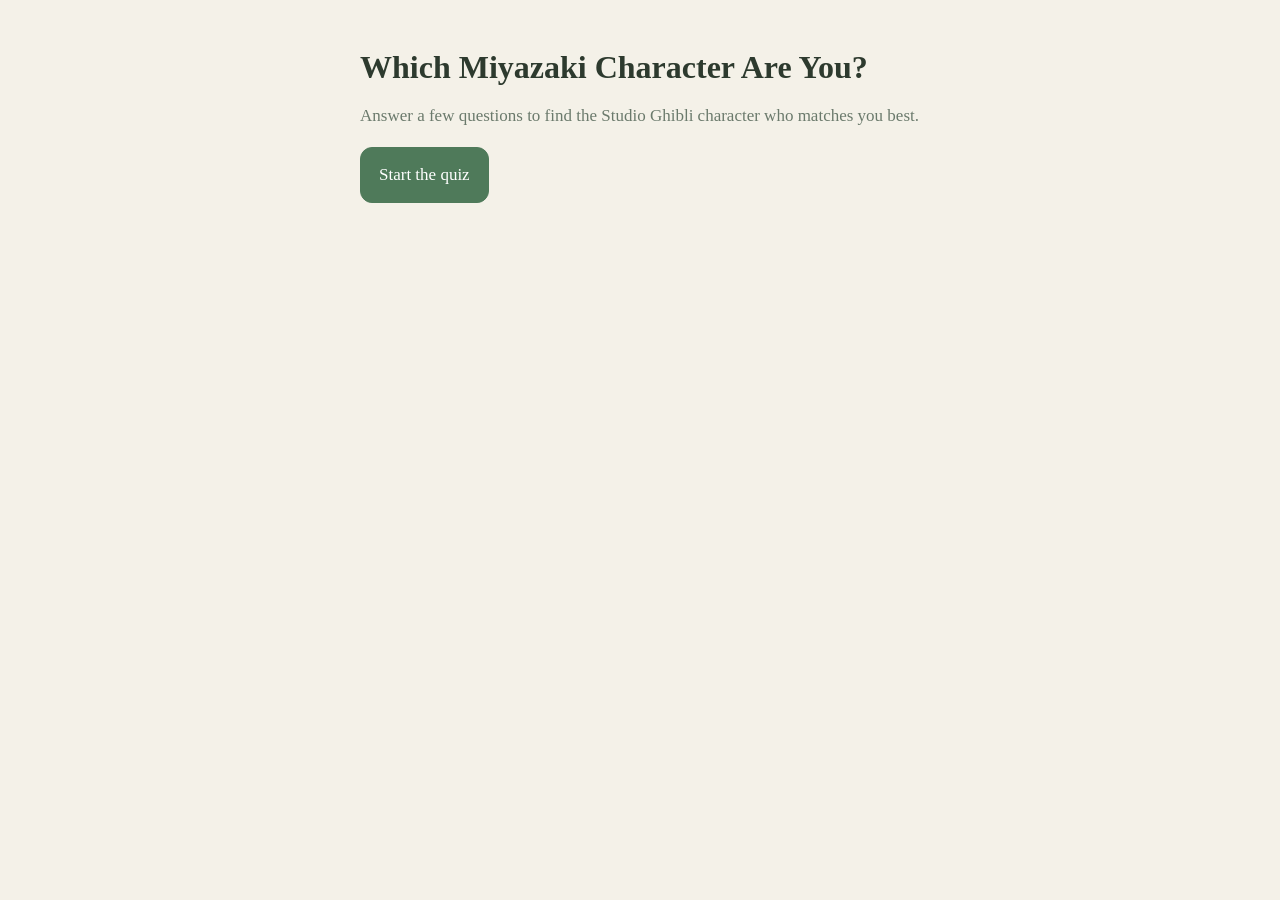
==== index.html @ 6b81a53d "Scaffold Miyazaki character quiz (static site) Co-Authored-By: Claude Opus 5.5 <noreply@anthropic.co" ====
<!doctype html>
<html lang="en">
<head>
  <meta charset="utf-8">
  <meta name="viewport" content="width=device-width, initial-scale=1">
  <title>Which Miyazaki Character Are You?</title>
  <meta name="description" content="A short quiz that matches you to your Studio Ghibli character.">
  <link rel="stylesheet" href="style.css">
</head>
<body>
  <main id="app" aria-live="polite"></main>
  <script src="quiz-data.js"></script>
  <script src="app.js"></script>
</body>
</html>
---- style.css ----
:root {
  --bg: #f4f1e8;
  --card: #fffdf7;
  --ink: #2d3a2e;
  --muted: #6b7a6c;
  --accent: #4f7a5a;
  --accent-ink: #fff;
  --line: #d9d3c2;
}
@media (prefers-color-scheme: dark) {
  :root {
    --bg: #1b211c;
    --card: #242c25;
    --ink: #e8eadf;
    --muted: #a3ad9f;
    --accent: #8fbf98;
    --accent-ink: #13180f;
    --line: #3a453b;
  }
}
* { box-sizing: border-box; }
body {
  margin: 0;
  min-height: 100vh;
  background: var(--bg);
  color: var(--ink);
  font: 17px/1.55 Georgia, "Iowan Old Style", serif;
  display: flex;
  justify-content: center;
  padding: 48px 16px;
}
main { width: 100%; max-width: 560px; }
h1 { font-size: 2rem; line-height: 1.2; margin: 0 0 12px; }
h2 { font-size: 1.35rem; line-height: 1.3; margin: 8px 0 20px; }
.intro, .count, .film { color: var(--muted); }
.count { font-size: .9rem; margin: 0; }
button {
  font: inherit;
  cursor: pointer;
  border-radius: 12px;
  padding: 14px 18px;
  border: 1px solid var(--line);
}
.primary { background: var(--accent); color: var(--accent-ink); border-color: var(--accent); }
.secondary { background: transparent; color: var(--ink); }
.answers { display: grid; gap: 10px; }
.answer {
  text-align: left;
  background: var(--card);
  color: var(--ink);
  transition: border-color .15s, transform .15s;
}
.answer:hover, .answer:focus-visible { border-color: var(--accent); transform: translateY(-1px); }
.progress { height: 6px; background: var(--line); border-radius: 3px; overflow: hidden; margin-bottom: 20px; }
.bar { height: 100%; background: var(--accent); transition: width .25s; }
.result { background: var(--card); border: 1px solid var(--line); border-radius: 16px; padding: 28px; margin-bottom: 16px; }
.result img { width: 100%; border-radius: 12px; margin: 8px 0; }
.row { display: flex; gap: 10px; }
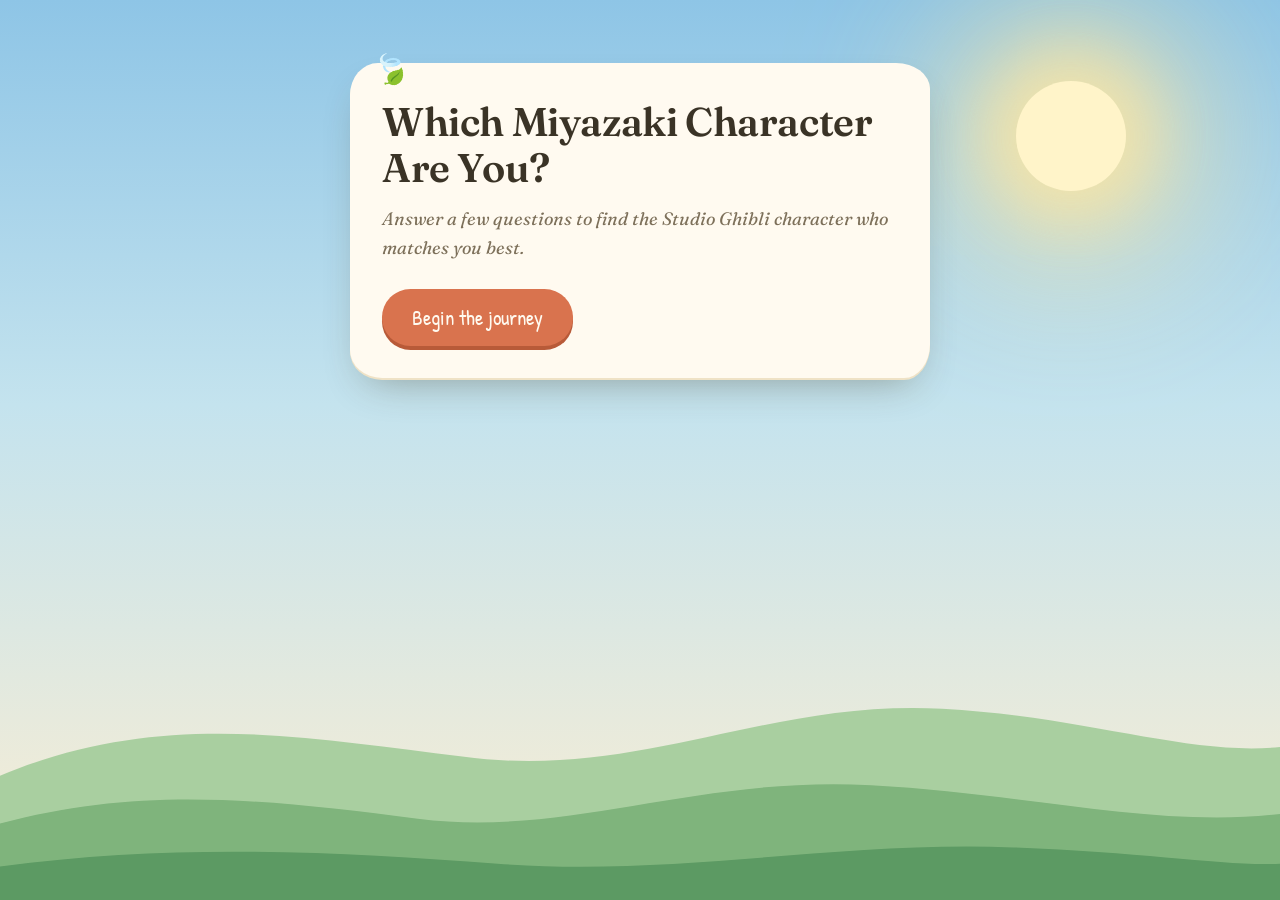
==== commit e3a59002: "Whimsical painted-sky theme: drifting clouds, hills, fireflies, sparkles Co-Authored-By: Claude Opus" ====
--- a/index.html
+++ b/index.html
@@ -5,10 +5,30 @@
   <meta name="viewport" content="width=device-width, initial-scale=1">
   <title>Which Miyazaki Character Are You?</title>
   <meta name="description" content="A short quiz that matches you to your Studio Ghibli character.">
+  <link rel="preconnect" href="https://fonts.googleapis.com">
+  <link rel="preconnect" href="https://fonts.gstatic.com" crossorigin>
+  <link href="https://fonts.googleapis.com/css2?family=Fraunces:ital,opsz,wght@0,9..144,400;0,9..144,600;1,9..144,400&family=Patrick+Hand&display=swap" rel="stylesheet">
   <link rel="stylesheet" href="style.css">
 </head>
 <body>
+  <!-- Painted scenery: sky, sun/moon, drifting clouds, rolling hills, floating motes -->
+  <div class="scenery" aria-hidden="true">
+    <div class="sun"></div>
+    <div class="stars"></div>
+    <div class="cloud c1"></div>
+    <div class="cloud c2"></div>
+    <div class="cloud c3"></div>
+    <div class="cloud c4"></div>
+    <svg class="hills" viewBox="0 0 1440 320" preserveAspectRatio="none">
+      <path class="hill-far" d="M0,190 C180,120 340,150 520,170 C720,195 860,110 1060,120 C1220,128 1340,170 1440,160 L1440,320 L0,320 Z"/>
+      <path class="hill-mid" d="M0,240 C160,200 300,215 470,235 C640,255 780,190 980,200 C1160,209 1300,245 1440,230 L1440,320 L0,320 Z"/>
+      <path class="hill-near" d="M0,285 C200,260 380,270 560,282 C760,296 940,258 1140,265 C1290,270 1380,285 1440,282 L1440,320 L0,320 Z"/>
+    </svg>
+    <div class="motes"></div>
+  </div>
+
   <main id="app" aria-live="polite"></main>
+
   <script src="quiz-data.js"></script>
   <script src="app.js"></script>
 </body>
--- a/style.css
+++ b/style.css
@@ -1,58 +1,244 @@
+/* ── Palette: watercolor daytime sky; twilight in dark mode ── */
 :root {
-  --bg: #f4f1e8;
-  --card: #fffdf7;
-  --ink: #2d3a2e;
-  --muted: #6b7a6c;
-  --accent: #4f7a5a;
-  --accent-ink: #fff;
-  --line: #d9d3c2;
+  --sky-top: #8ec5e6;
+  --sky-mid: #c4e3ee;
+  --sky-low: #fbeed3;
+  --sun: #fff4c9;
+  --sun-glow: rgba(255, 230, 160, .65);
+  --cloud: #ffffff;
+  --hill-far: #a9cfa0;
+  --hill-mid: #7fb47c;
+  --hill-near: #5c9a63;
+  --mote: rgba(255, 252, 230, .95);
+
+  --paper: #fffaf0;
+  --paper-edge: #efe2c6;
+  --ink: #3a3326;
+  --muted: #7d705a;
+  --accent: #d9734e;      /* warm terracotta roof-tile */
+  --accent-deep: #b85a38;
+  --accent-ink: #fffaf0;
+  --leaf: #6ea46b;
+  --answer: #fffdf7;
+  --answer-hover: #fff1dc;
+  --shadow: 0 2px 0 var(--paper-edge), 0 18px 40px -18px rgba(70, 60, 30, .45);
 }
 @media (prefers-color-scheme: dark) {
   :root {
-    --bg: #1b211c;
-    --card: #242c25;
-    --ink: #e8eadf;
-    --muted: #a3ad9f;
-    --accent: #8fbf98;
-    --accent-ink: #13180f;
-    --line: #3a453b;
+    --sky-top: #1c2348;
+    --sky-mid: #3b3f73;
+    --sky-low: #a86f7d;
+    --sun: #f6f0d6;
+    --sun-glow: rgba(240, 235, 200, .35);
+    --cloud: #8d8fb8;
+    --hill-far: #3d5a59;
+    --hill-mid: #2c4744;
+    --hill-near: #1f3532;
+    --mote: rgba(220, 255, 150, .95); /* fireflies */
+
+    --paper: #2b2a3d;
+    --paper-edge: #1d1c2b;
+    --ink: #f1ead8;
+    --muted: #b9b1c9;
+    --accent: #f0a06e;
+    --accent-deep: #d9824f;
+    --accent-ink: #231f2e;
+    --leaf: #9bcf91;
+    --answer: #34334a;
+    --answer-hover: #3f3d58;
+    --shadow: 0 2px 0 var(--paper-edge), 0 18px 40px -18px rgba(0, 0, 0, .7);
   }
 }
+
 * { box-sizing: border-box; }
+html { min-height: 100%; }
 body {
   margin: 0;
   min-height: 100vh;
-  background: var(--bg);
   color: var(--ink);
-  font: 17px/1.55 Georgia, "Iowan Old Style", serif;
+  background: linear-gradient(180deg, var(--sky-top) 0%, var(--sky-mid) 45%, var(--sky-low) 100%) fixed;
+  background-color: var(--sky-mid);
+  font: 18px/1.6 "Fraunces", Georgia, serif;
   display: flex;
   justify-content: center;
-  padding: 48px 16px;
-}
-main { width: 100%; max-width: 560px; }
-h1 { font-size: 2rem; line-height: 1.2; margin: 0 0 12px; }
-h2 { font-size: 1.35rem; line-height: 1.3; margin: 8px 0 20px; }
-.intro, .count, .film { color: var(--muted); }
-.count { font-size: .9rem; margin: 0; }
+  align-items: flex-start;
+  padding: 7vh 16px 160px;
+  overflow-x: hidden;
+}
+
+/* ── Scenery ── */
+.scenery { position: fixed; inset: 0; z-index: 0; pointer-events: none; overflow: hidden; }
+
+.sun {
+  position: absolute; top: 9%; right: 12%;
+  width: 110px; height: 110px; border-radius: 50%;
+  background: var(--sun);
+  box-shadow: 0 0 60px 30px var(--sun-glow), 0 0 140px 80px var(--sun-glow);
+}
+.stars { display: none; }
+@media (prefers-color-scheme: dark) {
+  .sun { width: 80px; height: 80px; box-shadow: inset -18px -6px 0 0 rgba(0,0,0,.08), 0 0 50px 18px var(--sun-glow); }
+  .stars {
+    display: block; position: absolute; inset: 0 0 40% 0;
+    background-image:
+      radial-gradient(1.5px 1.5px at 12% 18%, #fff 50%, transparent 51%),
+      radial-gradient(1px 1px at 28% 8%, #fff 50%, transparent 51%),
+      radial-gradient(1.5px 1.5px at 42% 26%, #fff 50%, transparent 51%),
+      radial-gradient(1px 1px at 58% 12%, #fff 50%, transparent 51%),
+      radial-gradient(2px 2px at 70% 30%, #fff 50%, transparent 51%),
+      radial-gradient(1px 1px at 84% 6%, #fff 50%, transparent 51%),
+      radial-gradient(1.5px 1.5px at 92% 22%, #fff 50%, transparent 51%),
+      radial-gradient(1px 1px at 6% 34%, #fff 50%, transparent 51%),
+      radial-gradient(1px 1px at 35% 40%, #fff 50%, transparent 51%),
+      radial-gradient(1.5px 1.5px at 78% 44%, #fff 50%, transparent 51%);
+    animation: twinkle 4s ease-in-out infinite alternate;
+  }
+}
+
+/* Puffy clouds built from overlapping circles */
+.cloud {
+  position: absolute; left: -260px;
+  width: 200px; height: 60px;
+  background: var(--cloud); border-radius: 60px;
+  opacity: .9; filter: blur(.4px);
+  animation: drift linear infinite;
+}
+.cloud::before, .cloud::after {
+  content: ""; position: absolute; background: var(--cloud); border-radius: 50%;
+}
+.cloud::before { width: 90px; height: 90px; top: -45px; left: 30px; }
+.cloud::after  { width: 120px; height: 120px; top: -70px; left: 80px; }
+.c1 { top: 14%; transform: scale(1.1); animation-duration: 95s; animation-delay: -20s; }
+.c2 { top: 32%; transform: scale(.7);  animation-duration: 130s; animation-delay: -80s; opacity: .75; }
+.c3 { top: 6%;  transform: scale(.55); animation-duration: 160s; animation-delay: -40s; opacity: .7; }
+.c4 { top: 46%; transform: scale(.9);  animation-duration: 115s; animation-delay: -100s; opacity: .6; }
+
+.hills { position: absolute; bottom: 0; left: 0; width: 100%; height: 34vh; min-height: 180px; }
+.hill-far  { fill: var(--hill-far); }
+.hill-mid  { fill: var(--hill-mid); }
+.hill-near { fill: var(--hill-near); }
+
+/* Floating motes (daylight dandelion fluff / night fireflies) — positions set in JS */
+.motes span {
+  position: absolute; bottom: -10px;
+  width: 6px; height: 6px; border-radius: 50%;
+  background: var(--mote);
+  box-shadow: 0 0 8px 2px var(--mote);
+  opacity: 0;
+  animation: float-up linear infinite;
+}
+
+/* ── Card ── */
+main {
+  position: relative; z-index: 1;
+  width: 100%; max-width: 580px;
+  background: var(--paper);
+  border-radius: 28px 34px 26px 32px / 32px 26px 34px 28px; /* slightly hand-cut */
+  box-shadow: var(--shadow);
+  padding: 36px 32px 32px;
+}
+main::before { /* little leaf sprig tucked on the corner */
+  content: "🍃"; position: absolute; top: -18px; left: 22px; font-size: 30px;
+  transform: rotate(-20deg); animation: sway 5s ease-in-out infinite;
+}
+.screen { animation: bloom .5s cubic-bezier(.2, .8, .3, 1.2) both; }
+
+h1, h2 { font-weight: 600; letter-spacing: -.01em; }
+h1 { font-size: clamp(1.9rem, 6vw, 2.5rem); line-height: 1.15; margin: 0 0 14px; }
+h2 { font-size: clamp(1.3rem, 4.5vw, 1.55rem); line-height: 1.3; margin: 6px 0 22px; }
+.intro { color: var(--muted); font-style: italic; margin: 0 0 26px; }
+.count, .film, .eyebrow {
+  font-family: "Patrick Hand", "Comic Sans MS", cursive;
+  color: var(--muted); font-size: 1.1rem; margin: 0; letter-spacing: .02em;
+}
+.film { color: var(--leaf); font-size: 1.2rem; margin-bottom: 14px; }
+
+/* ── Buttons ── */
 button {
-  font: inherit;
-  cursor: pointer;
-  border-radius: 12px;
-  padding: 14px 18px;
-  border: 1px solid var(--line);
-}
-.primary { background: var(--accent); color: var(--accent-ink); border-color: var(--accent); }
-.secondary { background: transparent; color: var(--ink); }
-.answers { display: grid; gap: 10px; }
+  font: inherit; cursor: pointer; color: inherit;
+  border: none; border-radius: 999px; padding: 14px 24px;
+  transition: transform .2s cubic-bezier(.3, 1.6, .5, 1), background .2s, box-shadow .2s;
+}
+button:focus-visible { outline: 3px dashed var(--accent); outline-offset: 3px; }
+.primary {
+  background: var(--accent); color: var(--accent-ink);
+  font-family: "Patrick Hand", cursive; font-size: 1.3rem; padding: 12px 30px;
+  box-shadow: 0 4px 0 var(--accent-deep);
+}
+.primary:hover { transform: translateY(-3px) rotate(-1deg); box-shadow: 0 7px 0 var(--accent-deep); }
+.primary:active { transform: translateY(2px); box-shadow: 0 1px 0 var(--accent-deep); }
+.secondary {
+  background: transparent; font-family: "Patrick Hand", cursive; font-size: 1.3rem;
+  box-shadow: inset 0 0 0 2px var(--paper-edge);
+}
+.secondary:hover { transform: translateY(-2px) rotate(1deg); }
+
+.answers { display: grid; gap: 12px; }
 .answer {
-  text-align: left;
-  background: var(--card);
-  color: var(--ink);
-  transition: border-color .15s, transform .15s;
-}
-.answer:hover, .answer:focus-visible { border-color: var(--accent); transform: translateY(-1px); }
-.progress { height: 6px; background: var(--line); border-radius: 3px; overflow: hidden; margin-bottom: 20px; }
-.bar { height: 100%; background: var(--accent); transition: width .25s; }
-.result { background: var(--card); border: 1px solid var(--line); border-radius: 16px; padding: 28px; margin-bottom: 16px; }
-.result img { width: 100%; border-radius: 12px; margin: 8px 0; }
-.row { display: flex; gap: 10px; }
+  text-align: left; background: var(--answer);
+  border-radius: 20px 24px 18px 22px;
+  box-shadow: 0 0 0 2px var(--paper-edge), 0 3px 0 2px var(--paper-edge);
+  padding: 15px 20px 15px 48px; position: relative;
+  animation: bloom .45s cubic-bezier(.2, .8, .3, 1.2) both;
+}
+.answer::before { /* small seed bullet that sprouts on hover */
+  content: "•"; position: absolute; left: 20px; top: 50%; transform: translateY(-52%);
+  color: var(--leaf); font-size: 1.6rem; transition: transform .25s;
+}
+.answer:hover, .answer:focus-visible { background: var(--answer-hover); transform: translateY(-2px) rotate(-.4deg); }
+.answer:hover::before, .answer:focus-visible::before { content: "🌱"; font-size: 1rem; transform: translateY(-55%) scale(1.15); }
+.answer:nth-child(2) { animation-delay: .06s; }
+.answer:nth-child(3) { animation-delay: .12s; }
+.answer:nth-child(4) { animation-delay: .18s; }
+.answer:nth-child(5) { animation-delay: .24s; }
+
+/* ── Progress: a little vine that grows ── */
+.progress {
+  height: 10px; background: var(--paper-edge); border-radius: 99px;
+  margin-bottom: 18px; position: relative;
+}
+.bar {
+  height: 100%; border-radius: 99px; position: relative;
+  background: repeating-linear-gradient(90deg, var(--leaf) 0 14px, color-mix(in srgb, var(--leaf) 80%, #fff) 14px 18px);
+  transition: width .6s cubic-bezier(.3, 1.4, .5, 1);
+}
+.bar::after { content: "🌼"; position: absolute; right: -10px; top: 50%; transform: translateY(-55%); font-size: 18px; }
+
+/* ── Result ── */
+.result { text-align: center; }
+.result h1 { font-size: clamp(2.4rem, 9vw, 3.4rem); margin: 4px 0 2px; }
+.result img { width: 100%; border-radius: 20px; margin: 10px 0 16px; }
+.result .desc { text-align: left; margin: 0 0 26px; }
+.row { display: flex; gap: 12px; justify-content: center; flex-wrap: wrap; }
+.sparkle {
+  position: fixed; z-index: 2; pointer-events: none; font-size: 20px;
+  animation: sparkle 1.6s ease-out forwards;
+}
+
+/* ── Motion ── */
+@keyframes drift   { to { left: 110%; } }
+@keyframes twinkle { from { opacity: .55; } to { opacity: 1; } }
+@keyframes sway    { 0%, 100% { transform: rotate(-20deg); } 50% { transform: rotate(-5deg); } }
+@keyframes bloom   { from { opacity: 0; transform: translateY(12px) scale(.97); } to { opacity: 1; transform: none; } }
+@keyframes float-up {
+  0%   { transform: translate(0, 0); opacity: 0; }
+  10%  { opacity: .9; }
+  50%  { transform: translate(30px, -50vh); }
+  90%  { opacity: .8; }
+  100% { transform: translate(-20px, -100vh); opacity: 0; }
+}
+@keyframes sparkle {
+  0%   { transform: translate(0, 0) scale(.4) rotate(0); opacity: 1; }
+  100% { transform: translate(var(--dx), var(--dy)) scale(1.1) rotate(200deg); opacity: 0; }
+}
+@media (prefers-reduced-motion: reduce) {
+  *, *::before, *::after { animation: none !important; transition: none !important; }
+  .cloud { left: var(--rest, 10%); }
+  .c1 { --rest: 8%; } .c2 { --rest: 60%; } .c3 { --rest: 35%; } .c4 { --rest: 75%; }
+}
+
+@media (max-width: 480px) {
+  body { padding-top: 5vh; font-size: 17px; }
+  main { padding: 30px 20px 24px; }
+  .sun { width: 70px; height: 70px; top: 5%; right: 8%; }
+}
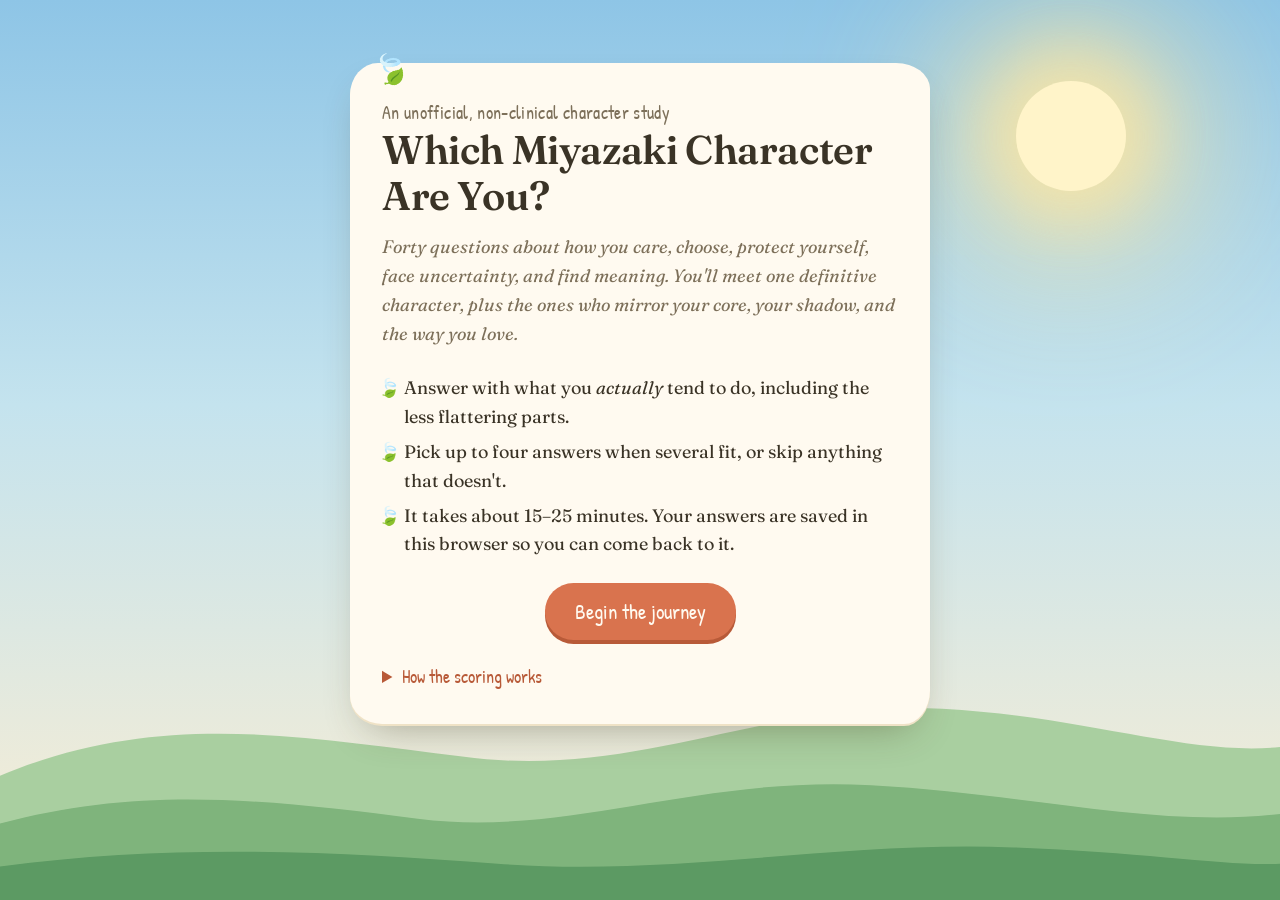
==== commit fa492c8e: "Load full 40-question quiz with trait-based scoring and layered results Ports the ChatGPT-authored q" ====
--- a/index.html
+++ b/index.html
@@ -4,7 +4,7 @@
   <meta charset="utf-8">
   <meta name="viewport" content="width=device-width, initial-scale=1">
   <title>Which Miyazaki Character Are You?</title>
-  <meta name="description" content="A short quiz that matches you to your Studio Ghibli character.">
+  <meta name="description" content="A 40-question, whimsical personality quiz that matches you to characters from the films of Hayao Miyazaki.">
   <link rel="preconnect" href="https://fonts.googleapis.com">
   <link rel="preconnect" href="https://fonts.gstatic.com" crossorigin>
   <link href="https://fonts.googleapis.com/css2?family=Fraunces:ital,opsz,wght@0,9..144,400;0,9..144,600;1,9..144,400&family=Patrick+Hand&display=swap" rel="stylesheet">
@@ -29,7 +29,6 @@
 
   <main id="app" aria-live="polite"></main>
 
-  <script src="quiz-data.js"></script>
   <script src="app.js"></script>
 </body>
 </html>
--- a/style.css
+++ b/style.css
@@ -181,7 +181,12 @@
   padding: 15px 20px 15px 48px; position: relative;
   animation: bloom .45s cubic-bezier(.2, .8, .3, 1.2) both;
 }
-.answer::before { /* small seed bullet that sprouts on hover */
+.answer[aria-pressed="true"] {
+  background: var(--answer-hover);
+  box-shadow: 0 0 0 2.5px var(--leaf), 0 3px 0 2.5px var(--leaf);
+}
+.answer[aria-pressed="true"]::before { content: "🌱"; font-size: 1rem; }
+.answer::before { /* small seed bullet that sprouts on hover / when chosen */
   content: "•"; position: absolute; left: 20px; top: 50%; transform: translateY(-52%);
   color: var(--leaf); font-size: 1.6rem; transition: transform .25s;
 }
@@ -205,7 +210,7 @@
 .bar::after { content: "🌼"; position: absolute; right: -10px; top: 50%; transform: translateY(-55%); font-size: 18px; }
 
 /* ── Result ── */
-.result { text-align: center; }
+.result { text-align: center; padding-bottom: 8px; }
 .result h1 { font-size: clamp(2.4rem, 9vw, 3.4rem); margin: 4px 0 2px; }
 .result img { width: 100%; border-radius: 20px; margin: 10px 0 16px; }
 .result .desc { text-align: left; margin: 0 0 26px; }
@@ -214,6 +219,75 @@
   position: fixed; z-index: 2; pointer-events: none; font-size: 20px;
   animation: sparkle 1.6s ease-out forwards;
 }
+
+/* ── Intro, question chrome ── */
+.notes { padding-left: 1.2em; margin: 0 0 24px; }
+.notes li { margin-bottom: 6px; }
+.notes li::marker { content: "🍃 "; }
+h3 { font-size: 1.15rem; margin: 26px 0 4px; }
+.qhead { display: flex; justify-content: space-between; align-items: baseline; gap: 12px; }
+.hint { font-family: "Patrick Hand", cursive; color: var(--muted); font-size: 1.05rem; margin: 0; display: block; }
+.micro { font-size: .82rem; color: var(--muted); }
+a { color: var(--accent-deep); }
+@media (prefers-color-scheme: dark) { a { color: var(--accent); } }
+
+textarea {
+  width: 100%; margin: 8px 0 4px; padding: 14px 16px;
+  font: inherit; font-size: 1rem; color: var(--ink);
+  background: var(--answer); border: none; resize: vertical;
+  border-radius: 18px 22px 16px 20px;
+  box-shadow: inset 0 0 0 2px var(--paper-edge);
+}
+textarea:focus { outline: none; box-shadow: inset 0 0 0 2.5px var(--leaf); }
+#other-wrap { margin-top: 14px; }
+
+.pills { display: flex; flex-wrap: wrap; gap: 8px; margin-top: 12px; }
+.pill {
+  background: var(--answer); padding: 9px 16px; font-size: .95rem;
+  box-shadow: inset 0 0 0 2px var(--paper-edge);
+}
+.pill:hover { transform: translateY(-2px) rotate(-1deg); }
+.pill[aria-pressed="true"] { background: #4a7d4a; color: #fffaf0; box-shadow: none; }
+@media (prefers-color-scheme: dark) { .pill[aria-pressed="true"] { background: var(--leaf); color: var(--paper); } }
+.pill[aria-pressed="true"]::before { content: "✿ "; }
+
+.alert {
+  margin: 16px 0 0; padding: 12px 16px; border-radius: 16px;
+  background: color-mix(in srgb, var(--accent) 16%, var(--paper));
+  font-family: "Patrick Hand", cursive; font-size: 1.1rem;
+}
+.nav { display: flex; justify-content: space-between; align-items: center; gap: 8px; margin-top: 26px; flex-wrap: wrap; }
+.nav-end { display: flex; gap: 8px; margin-left: auto; }
+.ghost { background: transparent; font-family: "Patrick Hand", cursive; font-size: 1.2rem; padding: 10px 14px; color: var(--muted); }
+.ghost:hover:not(:disabled) { color: var(--ink); transform: translateY(-2px); }
+.ghost:disabled { opacity: .35; cursor: default; }
+.nav .primary { font-size: 1.2rem; padding: 10px 24px; }
+.foot { display: flex; justify-content: space-between; align-items: center; margin-top: 18px; padding-top: 14px; border-top: 2px dotted var(--paper-edge); }
+.link { background: none; padding: 0; color: var(--muted); font-size: .9rem; text-decoration: underline dotted; border-radius: 4px; }
+
+/* ── Results extras ── */
+.section { margin-top: 34px; text-align: center; }
+.section::before, .section::after { content: " ~ "; color: var(--leaf); }
+.layers { display: grid; gap: 12px; }
+.layer {
+  background: var(--answer); padding: 16px 20px; border-radius: 22px 18px 24px 20px;
+  box-shadow: 0 0 0 2px var(--paper-edge);
+}
+.layer h3 { margin: 2px 0 0; font-size: 1.4rem; }
+.layer .film { font-size: 1.05rem; margin-bottom: 6px; }
+.layer p:last-child { margin: 0; font-size: .95rem; }
+.tag { font-family: "Patrick Hand", cursive; color: var(--muted); font-size: 1.05rem; margin: 0; }
+.traits { display: grid; gap: 18px; }
+.trait { display: grid; grid-template-columns: 1fr 120px 28px; gap: 10px; align-items: center; font-size: .95rem; margin-top: 6px; }
+.track { height: 10px; background: var(--paper-edge); border-radius: 99px; overflow: hidden; }
+.track span { display: block; height: 100%; background: var(--leaf); border-radius: 99px; }
+.method { margin-top: 22px; }
+.method summary { cursor: pointer; font-family: "Patrick Hand", cursive; font-size: 1.15rem; color: var(--accent-deep); }
+@media (prefers-color-scheme: dark) { .method summary { color: var(--accent); } }
+.method p, .method ol { font-size: .95rem; }
+.result + .section { margin-top: 10px; }
+.row { margin-top: 24px; }
+.screen > .row:first-child { margin-top: 0; }
 
 /* ── Motion ── */
 @keyframes drift   { to { left: 110%; } }
@@ -240,5 +314,7 @@
 @media (max-width: 480px) {
   body { padding-top: 5vh; font-size: 17px; }
   main { padding: 30px 20px 24px; }
+  .trait { grid-template-columns: 1fr 80px 26px; }
+  .nav .primary { padding: 10px 18px; }
   .sun { width: 70px; height: 70px; top: 5%; right: 8%; }
 }
